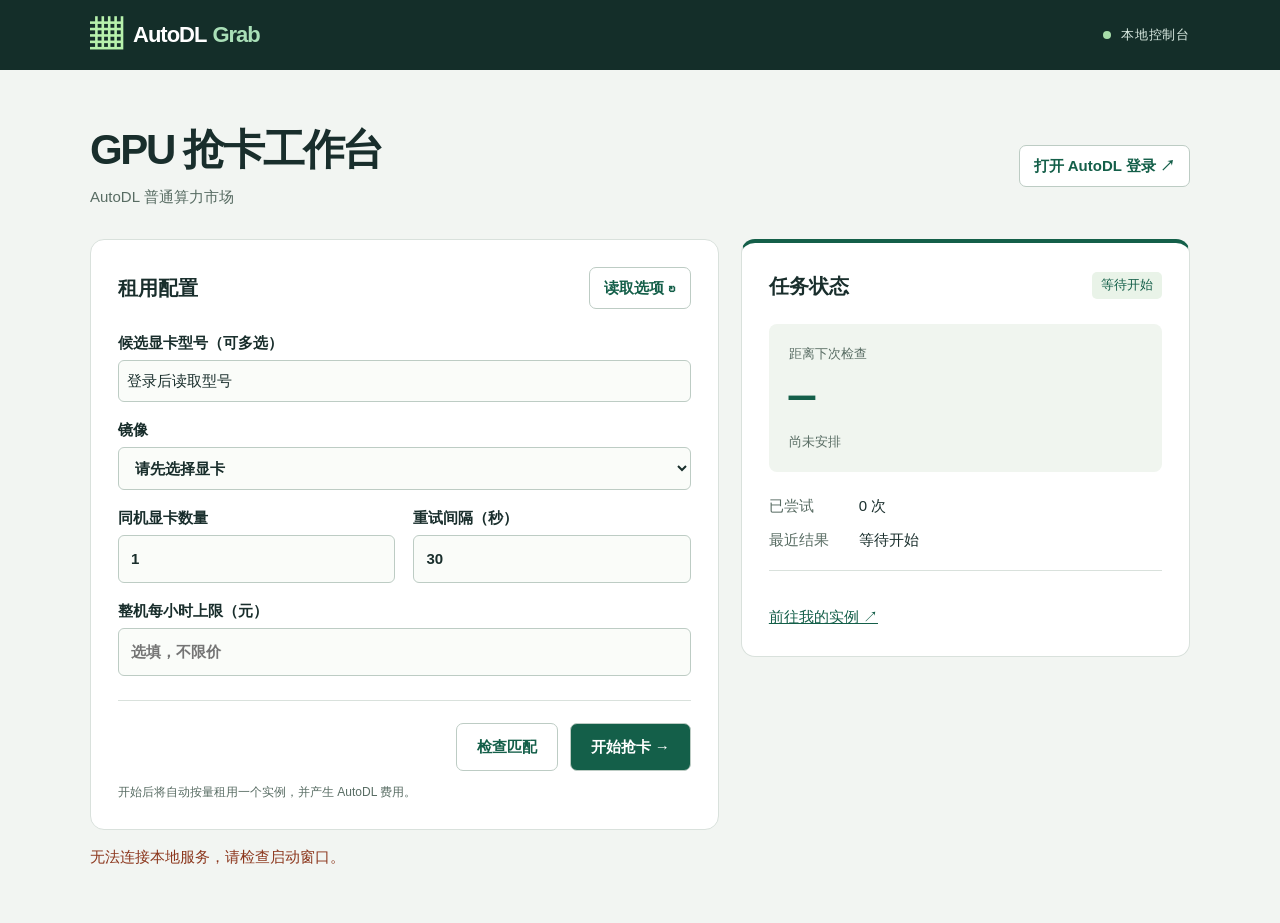
==== static/index.html @ 4d177319 "feat(market): 实现多型号候选抢卡工作台 支持同机多卡筛选、镜像检查、订单恢复及小智只读连接，附中英双语使用说明与 MIT 许可证。" ====
<!doctype html>
<html lang="zh-CN"><head><meta charset="utf-8"><meta name="viewport" content="width=device-width,initial-scale=1">
<title>AutoDL Grab · 本地控制台</title><link rel="stylesheet" href="/static/style.css">
<script defer src="/static/panel.js"></script></head><body>
<header><div class="brand"><span class="mark" aria-hidden="true">▦</span>AutoDL <b>Grab</b></div>
<span class="local"><i></i> <span id="connection">本地控制台</span></span></header>
<main><div class="heading"><div><h1>GPU 抢卡工作台</h1><p>AutoDL 普通算力市场</p></div>
<button id="login">打开 AutoDL 登录 ↗</button></div>
<section class="layout"><form id="form" class="card"><div class="title"><h2>租用配置</h2><button type="button" id="load">读取选项 ↻</button></div>
<fieldset id="gpu"><legend>候选显卡型号（可多选）</legend><div id="models">登录后读取型号</div></fieldset>
<label>镜像<select required id="image"><option value="">请先选择显卡</option></select></label>
<div class="pair"><label>同机显卡数量<input type="number" id="count" min="1" step="1" value="1" required></label>
<label>重试间隔（秒）<input type="number" id="interval" min="1" max="2147483647" step="1" value="30" required></label></div>
<button hidden type="button" id="save">保存重试间隔</button>
<label>整机每小时上限（元）<input id="limit" type="number" min="0.001" step="any" placeholder="选填，不限价"></label>
<div class="actions"><button type="button" id="preview">检查匹配</button><button class="primary" id="start">开始抢卡 →</button></div>
<small>开始后将自动按量租用一个实例，并产生 AutoDL 费用。</small></form>
<section class="card status"><div class="title"><h2>任务状态</h2><span id="phase">等待开始</span></div>
<div class="clock"><span>距离下次检查</span><strong id="timer">—</strong><span id="due">尚未安排</span></div>
<dl><dt>已尝试</dt><dd id="attempts">0 次</dd><dt>最近结果</dt><dd id="message">等待开始</dd>
<dt id="orderLabel" hidden>订单标记</dt><dd id="order"></dd>
<dt id="idLabel" hidden>实例 ID</dt><dd id="instance"></dd></dl>
<div class="controls"><button id="stop" hidden>停止任务</button><button id="resume" hidden>继续任务</button><button id="resolve" hidden>手动核对</button></div>
<a href="https://www.autodl.com/console/instance/list" target="_blank" rel="noreferrer">前往我的实例 ↗</a></section></section>
<p id="feedback" role="status" aria-live="polite"></p></main></body></html>
---- static/style.css ----
:root{font:15px/1.6 "Segoe UI","Microsoft YaHei",sans-serif;color:#192e2c;background:#f2f5f2;--green:#145f49;--line:#d9e1dc}
*{box-sizing:border-box}body{margin:0}header{height:70px;background:#142e29;color:white;display:flex;align-items:center;justify-content:space-between;padding:0 max(5%,calc((100vw - 1100px)/2))}
.brand{font-size:22px;letter-spacing:-1px;font-weight:650;display:flex;align-items:center;gap:6px}.brand b{color:#a9dfb7}.mark{font-size:32px;color:#b7f1ac;margin-right:6px}.local{font-size:13px;letter-spacing:.06em;color:#dcece4}.local i{display:inline-block;width:8px;height:8px;background:#a7dda9;border-radius:50%;margin-right:6px}
main{max-width:1160px;margin:auto;padding:54px 30px}.heading,.title,.actions,.controls{display:flex;align-items:center;justify-content:space-between;gap:12px}.heading{margin-bottom:30px}h1,h2,p{margin:0}h1{font-size:clamp(28px,4vw,42px);letter-spacing:-.055em;line-height:1.25}h2{font-size:20px}.heading p,small,.clock span,dt{color:#586c63}.heading p{margin-top:8px}.layout{display:grid;grid-template-columns:minmax(0,1.4fr) minmax(0,1fr);gap:22px;align-items:start}.card{background:#fff;border:1px solid var(--line);padding:27px;border-radius:14px}.title{margin-bottom:22px}.pair{display:grid;grid-template-columns:1fr 1fr;gap:18px}label{display:block;font-weight:600;margin-bottom:16px}input,select{display:block;margin-top:5px;padding:11px 12px;width:100%;background:#fafcf9;border:1px solid #bdccc4;border-radius:6px;font:inherit;color:inherit}button{font:inherit;font-weight:600;border:1px solid #bdccc4;border-radius:7px;background:#fff;padding:8px 14px;color:var(--green);cursor:pointer}button:hover:enabled{background:#eaf2ea}button:disabled{opacity:.45;cursor:default}.primary,.primary:hover:enabled{background:var(--green);color:white}.actions{justify-content:flex-end;border-top:1px solid var(--line);padding-top:22px;margin-top:24px}.actions button{padding:11px 20px}.card small{display:block;margin-top:12px;font-size:12px}.status{border-top:4px solid var(--green)}#phase{background:#e9f3e8;color:var(--green);border-radius:5px;padding:3px 9px;font-size:13px}.clock{padding:20px;background:#f0f5ef;border-radius:8px}.clock span{display:block;font-size:13px}.clock strong{display:block;font:600 44px/1.35 Consolas,monospace;color:var(--green);margin:4px 0}dl{display:grid;grid-template-columns:80px 1fr;gap:10px;margin:22px 0;padding-bottom:18px;border-bottom:1px solid var(--line)}dd{margin:0;overflow-wrap:anywhere}dd:empty{display:none}.controls{justify-content:start;flex-wrap:wrap}.controls:not(:has(button:not([hidden]))){display:none}.status a{display:inline-block;color:var(--green);margin-top:12px}.controls button{font-size:13px}#save{margin-bottom:16px}#feedback{margin-top:15px;color:var(--green);white-space:pre-line}#feedback.error{color:#8c371d}button:focus-visible,input:focus-visible,select:focus-visible{outline:3px solid #83b9a6;outline-offset:2px}[hidden]{display:none!important}@media(max-width:800px){main{padding:30px 16px}.layout{grid-template-columns:1fr}.heading{flex-wrap:wrap}.card{padding:20px}}
#gpu{border:0;padding:0;margin:0 0 16px;min-width:0}#gpu legend{font-weight:600;padding:0;margin-bottom:5px}#models{display:flex;flex-wrap:wrap;gap:6px;max-height:154px;overflow:auto;padding:8px;background:#fafcf9;border:1px solid #bdccc4;border-radius:6px}#models label{display:flex;align-items:center;gap:6px;font-size:14px;margin:0;padding:3px 8px;border-radius:4px;background:#edf3ec;cursor:pointer}#models input{width:auto;margin:0;accent-color:#145f49}#models label:has(:checked){background:#d4e9db;color:#124e3b}
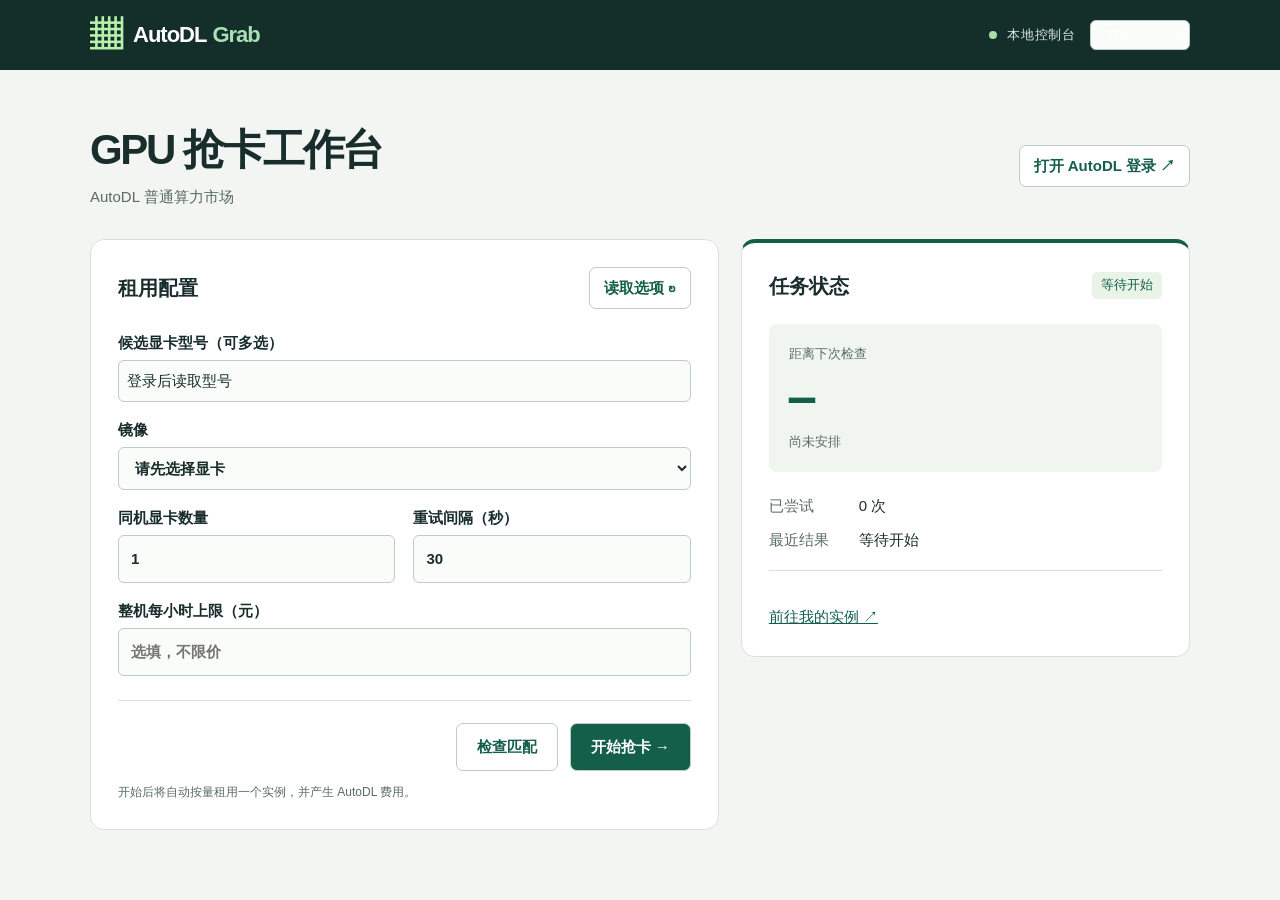
==== commit 2199fe6e: "feat(i18n): 支持中英文切换并统一浏览器连接提示" ====
--- a/static/index.html
+++ b/static/index.html
@@ -1,25 +1,25 @@
 <!doctype html>
 <html lang="zh-CN"><head><meta charset="utf-8"><meta name="viewport" content="width=device-width,initial-scale=1">
-<title>AutoDL Grab · 本地控制台</title><link rel="stylesheet" href="/static/style.css">
-<script defer src="/static/panel.js"></script></head><body>
+<title data-i18n>AutoDL Grab · 本地控制台</title><link rel="stylesheet" href="/static/style.css">
+<script defer src="/static/i18n.js"></script><script defer src="/static/panel.js"></script></head><body>
 <header><div class="brand"><span class="mark" aria-hidden="true">▦</span>AutoDL <b>Grab</b></div>
-<span class="local"><i></i> <span id="connection">本地控制台</span></span></header>
-<main><div class="heading"><div><h1>GPU 抢卡工作台</h1><p>AutoDL 普通算力市场</p></div>
-<button id="login">打开 AutoDL 登录 ↗</button></div>
-<section class="layout"><form id="form" class="card"><div class="title"><h2>租用配置</h2><button type="button" id="load">读取选项 ↻</button></div>
-<fieldset id="gpu"><legend>候选显卡型号（可多选）</legend><div id="models">登录后读取型号</div></fieldset>
-<label>镜像<select required id="image"><option value="">请先选择显卡</option></select></label>
-<div class="pair"><label>同机显卡数量<input type="number" id="count" min="1" step="1" value="1" required></label>
-<label>重试间隔（秒）<input type="number" id="interval" min="1" max="2147483647" step="1" value="30" required></label></div>
-<button hidden type="button" id="save">保存重试间隔</button>
-<label>整机每小时上限（元）<input id="limit" type="number" min="0.001" step="any" placeholder="选填，不限价"></label>
-<div class="actions"><button type="button" id="preview">检查匹配</button><button class="primary" id="start">开始抢卡 →</button></div>
-<small>开始后将自动按量租用一个实例，并产生 AutoDL 费用。</small></form>
-<section class="card status"><div class="title"><h2>任务状态</h2><span id="phase">等待开始</span></div>
-<div class="clock"><span>距离下次检查</span><strong id="timer">—</strong><span id="due">尚未安排</span></div>
-<dl><dt>已尝试</dt><dd id="attempts">0 次</dd><dt>最近结果</dt><dd id="message">等待开始</dd>
-<dt id="orderLabel" hidden>订单标记</dt><dd id="order"></dd>
-<dt id="idLabel" hidden>实例 ID</dt><dd id="instance"></dd></dl>
-<div class="controls"><button id="stop" hidden>停止任务</button><button id="resume" hidden>继续任务</button><button id="resolve" hidden>手动核对</button></div>
-<a href="https://www.autodl.com/console/instance/list" target="_blank" rel="noreferrer">前往我的实例 ↗</a></section></section>
+<span class="local"><i></i> <span id="connection"><span data-i18n>本地控制台</span></span></span><select id="language" aria-label="Language / 语言"><option value="zh-CN">中文</option><option value="en">English</option></select></header>
+<main><div class="heading"><div><h1><span data-i18n>GPU 抢卡工作台</span></h1><p><span data-i18n>AutoDL 普通算力市场</span></p></div>
+<button id="login"><span data-i18n>打开 AutoDL 登录 ↗</span></button></div>
+<section class="layout"><form id="form" class="card"><div class="title"><h2><span data-i18n>租用配置</span></h2><button type="button" id="load"><span data-i18n>读取选项 ↻</span></button></div>
+<fieldset id="gpu"><legend><span data-i18n>候选显卡型号（可多选）</span></legend><div id="models"><span data-i18n>登录后读取型号</span></div></fieldset>
+<label><span data-i18n>镜像</span><select required id="image"><option value="" data-i18n>请先选择显卡</option></select></label>
+<div class="pair"><label><span data-i18n>同机显卡数量</span><input type="number" id="count" min="1" step="1" value="1" required></label>
+<label><span data-i18n>重试间隔（秒）</span><input type="number" id="interval" min="1" max="2147483647" step="1" value="30" required></label></div>
+<button hidden type="button" id="save"><span data-i18n>保存重试间隔</span></button>
+<label><span data-i18n>整机每小时上限（元）</span><input id="limit" type="number" min="0.001" step="any" data-i18n-placeholder="选填，不限价" placeholder="选填，不限价"></label>
+<div class="actions"><button type="button" id="preview"><span data-i18n>检查匹配</span></button><button class="primary" id="start"><span data-i18n>开始抢卡 →</span></button></div>
+<small><span data-i18n>开始后将自动按量租用一个实例，并产生 AutoDL 费用。</span></small></form>
+<section class="card status"><div class="title"><h2><span data-i18n>任务状态</span></h2><span id="phase"><span data-i18n>等待开始</span></span></div>
+<div class="clock"><span><span data-i18n>距离下次检查</span></span><strong id="timer">—</strong><span id="due"><span data-i18n>尚未安排</span></span></div>
+<dl><dt><span data-i18n>已尝试</span></dt><dd id="attempts"><span data-i18n>0 次</span></dd><dt><span data-i18n>最近结果</span></dt><dd id="message"><span data-i18n>等待开始</span></dd>
+<dt id="orderLabel" hidden><span data-i18n>订单标记</span></dt><dd id="order"></dd>
+<dt id="idLabel" hidden><span data-i18n>实例 ID</span></dt><dd id="instance"></dd></dl>
+<div class="controls"><button id="stop" hidden><span data-i18n>停止任务</span></button><button id="resume" hidden><span data-i18n>继续任务</span></button><button id="resolve" hidden><span data-i18n>手动核对</span></button></div>
+<a href="https://www.autodl.com/console/instance/list" target="_blank" rel="noreferrer"><span data-i18n>前往我的实例 ↗</span></a></section></section>
 <p id="feedback" role="status" aria-live="polite"></p></main></body></html>
--- a/static/style.css
+++ b/static/style.css
@@ -3,3 +3,5 @@
 .brand{font-size:22px;letter-spacing:-1px;font-weight:650;display:flex;align-items:center;gap:6px}.brand b{color:#a9dfb7}.mark{font-size:32px;color:#b7f1ac;margin-right:6px}.local{font-size:13px;letter-spacing:.06em;color:#dcece4}.local i{display:inline-block;width:8px;height:8px;background:#a7dda9;border-radius:50%;margin-right:6px}
 main{max-width:1160px;margin:auto;padding:54px 30px}.heading,.title,.actions,.controls{display:flex;align-items:center;justify-content:space-between;gap:12px}.heading{margin-bottom:30px}h1,h2,p{margin:0}h1{font-size:clamp(28px,4vw,42px);letter-spacing:-.055em;line-height:1.25}h2{font-size:20px}.heading p,small,.clock span,dt{color:#586c63}.heading p{margin-top:8px}.layout{display:grid;grid-template-columns:minmax(0,1.4fr) minmax(0,1fr);gap:22px;align-items:start}.card{background:#fff;border:1px solid var(--line);padding:27px;border-radius:14px}.title{margin-bottom:22px}.pair{display:grid;grid-template-columns:1fr 1fr;gap:18px}label{display:block;font-weight:600;margin-bottom:16px}input,select{display:block;margin-top:5px;padding:11px 12px;width:100%;background:#fafcf9;border:1px solid #bdccc4;border-radius:6px;font:inherit;color:inherit}button{font:inherit;font-weight:600;border:1px solid #bdccc4;border-radius:7px;background:#fff;padding:8px 14px;color:var(--green);cursor:pointer}button:hover:enabled{background:#eaf2ea}button:disabled{opacity:.45;cursor:default}.primary,.primary:hover:enabled{background:var(--green);color:white}.actions{justify-content:flex-end;border-top:1px solid var(--line);padding-top:22px;margin-top:24px}.actions button{padding:11px 20px}.card small{display:block;margin-top:12px;font-size:12px}.status{border-top:4px solid var(--green)}#phase{background:#e9f3e8;color:var(--green);border-radius:5px;padding:3px 9px;font-size:13px}.clock{padding:20px;background:#f0f5ef;border-radius:8px}.clock span{display:block;font-size:13px}.clock strong{display:block;font:600 44px/1.35 Consolas,monospace;color:var(--green);margin:4px 0}dl{display:grid;grid-template-columns:80px 1fr;gap:10px;margin:22px 0;padding-bottom:18px;border-bottom:1px solid var(--line)}dd{margin:0;overflow-wrap:anywhere}dd:empty{display:none}.controls{justify-content:start;flex-wrap:wrap}.controls:not(:has(button:not([hidden]))){display:none}.status a{display:inline-block;color:var(--green);margin-top:12px}.controls button{font-size:13px}#save{margin-bottom:16px}#feedback{margin-top:15px;color:var(--green);white-space:pre-line}#feedback.error{color:#8c371d}button:focus-visible,input:focus-visible,select:focus-visible{outline:3px solid #83b9a6;outline-offset:2px}[hidden]{display:none!important}@media(max-width:800px){main{padding:30px 16px}.layout{grid-template-columns:1fr}.heading{flex-wrap:wrap}.card{padding:20px}}
 #gpu{border:0;padding:0;margin:0 0 16px;min-width:0}#gpu legend{font-weight:600;padding:0;margin-bottom:5px}#models{display:flex;flex-wrap:wrap;gap:6px;max-height:154px;overflow:auto;padding:8px;background:#fafcf9;border:1px solid #bdccc4;border-radius:6px}#models label{display:flex;align-items:center;gap:6px;font-size:14px;margin:0;padding:3px 8px;border-radius:4px;background:#edf3ec;cursor:pointer}#models input{width:auto;margin:0;accent-color:#145f49}#models label:has(:checked){background:#d4e9db;color:#124e3b}
+
+#language{width:auto;min-width:100px;margin:0;padding:5px 9px;font-size:14px}header{gap:14px}.local{margin-left:auto}dl{grid-template-columns:minmax(80px,auto) minmax(0,1fr)}@media(max-width:520px){header{flex-wrap:wrap;height:auto;min-height:70px;padding:12px 16px}.local{letter-spacing:0}.pair{grid-template-columns:1fr}.actions{flex-wrap:wrap}}
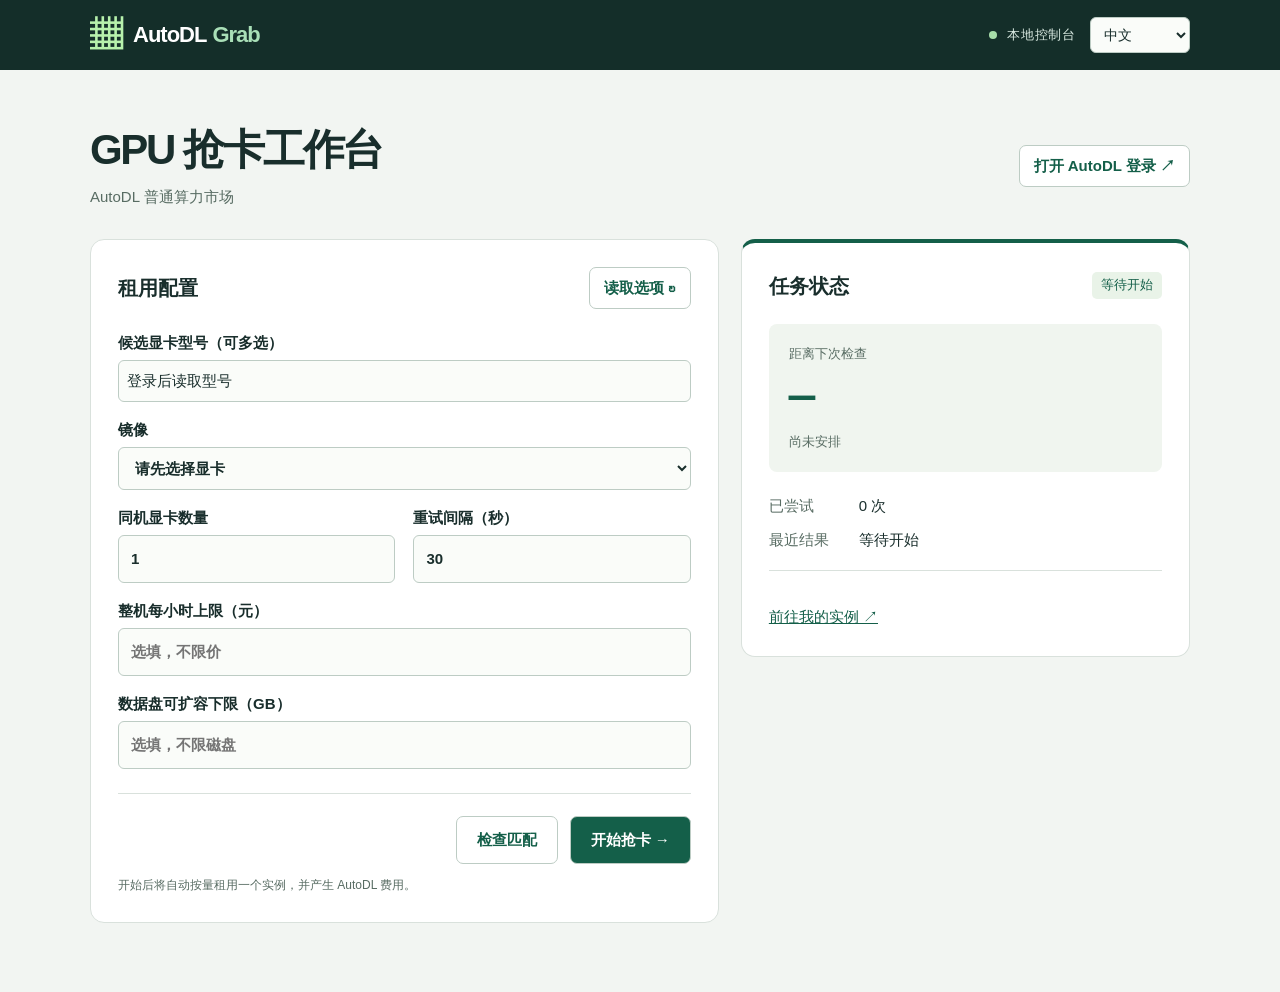
==== commit 802bdf35: "feat: 新增数据盘可扩容下限匹配条件 租用配置新增「数据盘可扩容下限（GB）」输入框，按主机剩余可扩容 数据盘容量（max_data_disk_expand_size）过滤候选主机。  - mar" ====
--- a/static/index.html
+++ b/static/index.html
@@ -13,6 +13,7 @@
 <label><span data-i18n>重试间隔（秒）</span><input type="number" id="interval" min="1" max="2147483647" step="1" value="30" required></label></div>
 <button hidden type="button" id="save"><span data-i18n>保存重试间隔</span></button>
 <label><span data-i18n>整机每小时上限（元）</span><input id="limit" type="number" min="0.001" step="any" data-i18n-placeholder="选填，不限价" placeholder="选填，不限价"></label>
+<label><span data-i18n>数据盘可扩容下限（GB）</span><input id="disk" type="number" min="0.001" step="any" data-i18n-placeholder="选填，不限磁盘" placeholder="选填，不限磁盘"></label>
 <div class="actions"><button type="button" id="preview"><span data-i18n>检查匹配</span></button><button class="primary" id="start"><span data-i18n>开始抢卡 →</span></button></div>
 <small><span data-i18n>开始后将自动按量租用一个实例，并产生 AutoDL 费用。</span></small></form>
 <section class="card status"><div class="title"><h2><span data-i18n>任务状态</span></h2><span id="phase"><span data-i18n>等待开始</span></span></div>
--- a/static/style.css
+++ b/static/style.css
@@ -4,4 +4,4 @@
 main{max-width:1160px;margin:auto;padding:54px 30px}.heading,.title,.actions,.controls{display:flex;align-items:center;justify-content:space-between;gap:12px}.heading{margin-bottom:30px}h1,h2,p{margin:0}h1{font-size:clamp(28px,4vw,42px);letter-spacing:-.055em;line-height:1.25}h2{font-size:20px}.heading p,small,.clock span,dt{color:#586c63}.heading p{margin-top:8px}.layout{display:grid;grid-template-columns:minmax(0,1.4fr) minmax(0,1fr);gap:22px;align-items:start}.card{background:#fff;border:1px solid var(--line);padding:27px;border-radius:14px}.title{margin-bottom:22px}.pair{display:grid;grid-template-columns:1fr 1fr;gap:18px}label{display:block;font-weight:600;margin-bottom:16px}input,select{display:block;margin-top:5px;padding:11px 12px;width:100%;background:#fafcf9;border:1px solid #bdccc4;border-radius:6px;font:inherit;color:inherit}button{font:inherit;font-weight:600;border:1px solid #bdccc4;border-radius:7px;background:#fff;padding:8px 14px;color:var(--green);cursor:pointer}button:hover:enabled{background:#eaf2ea}button:disabled{opacity:.45;cursor:default}.primary,.primary:hover:enabled{background:var(--green);color:white}.actions{justify-content:flex-end;border-top:1px solid var(--line);padding-top:22px;margin-top:24px}.actions button{padding:11px 20px}.card small{display:block;margin-top:12px;font-size:12px}.status{border-top:4px solid var(--green)}#phase{background:#e9f3e8;color:var(--green);border-radius:5px;padding:3px 9px;font-size:13px}.clock{padding:20px;background:#f0f5ef;border-radius:8px}.clock span{display:block;font-size:13px}.clock strong{display:block;font:600 44px/1.35 Consolas,monospace;color:var(--green);margin:4px 0}dl{display:grid;grid-template-columns:80px 1fr;gap:10px;margin:22px 0;padding-bottom:18px;border-bottom:1px solid var(--line)}dd{margin:0;overflow-wrap:anywhere}dd:empty{display:none}.controls{justify-content:start;flex-wrap:wrap}.controls:not(:has(button:not([hidden]))){display:none}.status a{display:inline-block;color:var(--green);margin-top:12px}.controls button{font-size:13px}#save{margin-bottom:16px}#feedback{margin-top:15px;color:var(--green);white-space:pre-line}#feedback.error{color:#8c371d}button:focus-visible,input:focus-visible,select:focus-visible{outline:3px solid #83b9a6;outline-offset:2px}[hidden]{display:none!important}@media(max-width:800px){main{padding:30px 16px}.layout{grid-template-columns:1fr}.heading{flex-wrap:wrap}.card{padding:20px}}
 #gpu{border:0;padding:0;margin:0 0 16px;min-width:0}#gpu legend{font-weight:600;padding:0;margin-bottom:5px}#models{display:flex;flex-wrap:wrap;gap:6px;max-height:154px;overflow:auto;padding:8px;background:#fafcf9;border:1px solid #bdccc4;border-radius:6px}#models label{display:flex;align-items:center;gap:6px;font-size:14px;margin:0;padding:3px 8px;border-radius:4px;background:#edf3ec;cursor:pointer}#models input{width:auto;margin:0;accent-color:#145f49}#models label:has(:checked){background:#d4e9db;color:#124e3b}
 
-#language{width:auto;min-width:100px;margin:0;padding:5px 9px;font-size:14px}header{gap:14px}.local{margin-left:auto}dl{grid-template-columns:minmax(80px,auto) minmax(0,1fr)}@media(max-width:520px){header{flex-wrap:wrap;height:auto;min-height:70px;padding:12px 16px}.local{letter-spacing:0}.pair{grid-template-columns:1fr}.actions{flex-wrap:wrap}}
+#language{width:auto;min-width:100px;min-height:36px;flex-shrink:0;margin:0;padding:5px 9px;font-size:14px;color:#192e2c;background:#fafcf9;border-color:#bdccc4;color-scheme:light;cursor:pointer}#language option{color:#192e2c;background:#fafcf9}header{gap:14px}.local{margin-left:auto}dl{grid-template-columns:minmax(80px,auto) minmax(0,1fr)}@media(max-width:520px){header{flex-wrap:wrap;height:auto;min-height:70px;padding:12px 16px}.local{letter-spacing:0}.pair{grid-template-columns:1fr}.actions{flex-wrap:wrap}}
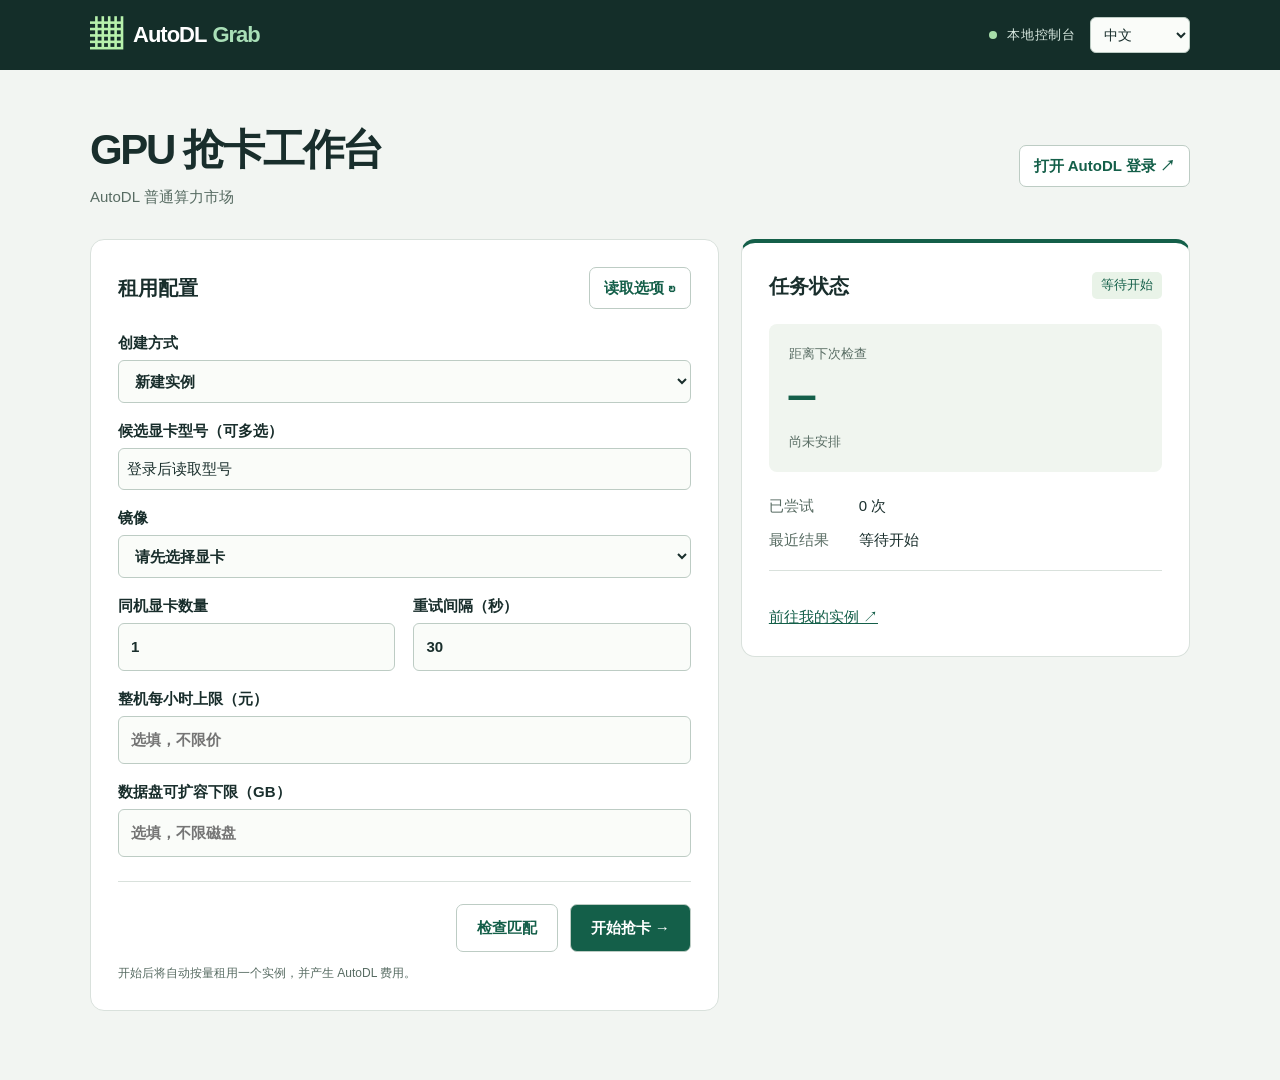
==== commit babf5463: "feat(clone): 支持同地区实例一键克隆抢卡" ====
--- a/static/index.html
+++ b/static/index.html
@@ -7,8 +7,15 @@
 <main><div class="heading"><div><h1><span data-i18n>GPU 抢卡工作台</span></h1><p><span data-i18n>AutoDL 普通算力市场</span></p></div>
 <button id="login"><span data-i18n>打开 AutoDL 登录 ↗</span></button></div>
 <section class="layout"><form id="form" class="card"><div class="title"><h2><span data-i18n>租用配置</span></h2><button type="button" id="load"><span data-i18n>读取选项 ↻</span></button></div>
+<label><span data-i18n>创建方式</span><select id="mode"><option value="create" data-i18n>新建实例</option><option value="clone" data-i18n>克隆实例</option></select></label>
+<div id="cloneFields" hidden>
+<label><span data-i18n>源实例</span><select id="source"><option value="" data-i18n>登录后读取实例</option></select></label>
+<p id="sourceInfo" class="source-info" role="status"></p>
+<label class="check"><input id="copyDisk" type="checkbox" checked><span data-i18n>同时复制数据盘</span></label>
+<small><span data-i18n>系统盘自动复制，限定同地区抢卡。数据盘按源盘容量自动扩容，扩容费用计入预算。</span></small>
+</div>
 <fieldset id="gpu"><legend><span data-i18n>候选显卡型号（可多选）</span></legend><div id="models"><span data-i18n>登录后读取型号</span></div></fieldset>
-<label><span data-i18n>镜像</span><select required id="image"><option value="" data-i18n>请先选择显卡</option></select></label>
+<label id="imageField"><span data-i18n>镜像</span><select required id="image"><option value="" data-i18n>请先选择显卡</option></select></label>
 <div class="pair"><label><span data-i18n>同机显卡数量</span><input type="number" id="count" min="1" step="1" value="1" required></label>
 <label><span data-i18n>重试间隔（秒）</span><input type="number" id="interval" min="1" max="2147483647" step="1" value="30" required></label></div>
 <button hidden type="button" id="save"><span data-i18n>保存重试间隔</span></button>
--- a/static/style.css
+++ b/static/style.css
@@ -1,4 +1,5 @@
 :root{font:15px/1.6 "Segoe UI","Microsoft YaHei",sans-serif;color:#192e2c;background:#f2f5f2;--green:#145f49;--line:#d9e1dc}
+.check{display:flex;align-items:center;gap:8px}.check input{width:auto;margin:0;accent-color:var(--green)}.source-info{font-size:13px;overflow-wrap:anywhere;color:#586c63;margin-bottom:12px}#cloneFields{margin-bottom:20px}#source{min-width:0}
 *{box-sizing:border-box}body{margin:0}header{height:70px;background:#142e29;color:white;display:flex;align-items:center;justify-content:space-between;padding:0 max(5%,calc((100vw - 1100px)/2))}
 .brand{font-size:22px;letter-spacing:-1px;font-weight:650;display:flex;align-items:center;gap:6px}.brand b{color:#a9dfb7}.mark{font-size:32px;color:#b7f1ac;margin-right:6px}.local{font-size:13px;letter-spacing:.06em;color:#dcece4}.local i{display:inline-block;width:8px;height:8px;background:#a7dda9;border-radius:50%;margin-right:6px}
 main{max-width:1160px;margin:auto;padding:54px 30px}.heading,.title,.actions,.controls{display:flex;align-items:center;justify-content:space-between;gap:12px}.heading{margin-bottom:30px}h1,h2,p{margin:0}h1{font-size:clamp(28px,4vw,42px);letter-spacing:-.055em;line-height:1.25}h2{font-size:20px}.heading p,small,.clock span,dt{color:#586c63}.heading p{margin-top:8px}.layout{display:grid;grid-template-columns:minmax(0,1.4fr) minmax(0,1fr);gap:22px;align-items:start}.card{background:#fff;border:1px solid var(--line);padding:27px;border-radius:14px}.title{margin-bottom:22px}.pair{display:grid;grid-template-columns:1fr 1fr;gap:18px}label{display:block;font-weight:600;margin-bottom:16px}input,select{display:block;margin-top:5px;padding:11px 12px;width:100%;background:#fafcf9;border:1px solid #bdccc4;border-radius:6px;font:inherit;color:inherit}button{font:inherit;font-weight:600;border:1px solid #bdccc4;border-radius:7px;background:#fff;padding:8px 14px;color:var(--green);cursor:pointer}button:hover:enabled{background:#eaf2ea}button:disabled{opacity:.45;cursor:default}.primary,.primary:hover:enabled{background:var(--green);color:white}.actions{justify-content:flex-end;border-top:1px solid var(--line);padding-top:22px;margin-top:24px}.actions button{padding:11px 20px}.card small{display:block;margin-top:12px;font-size:12px}.status{border-top:4px solid var(--green)}#phase{background:#e9f3e8;color:var(--green);border-radius:5px;padding:3px 9px;font-size:13px}.clock{padding:20px;background:#f0f5ef;border-radius:8px}.clock span{display:block;font-size:13px}.clock strong{display:block;font:600 44px/1.35 Consolas,monospace;color:var(--green);margin:4px 0}dl{display:grid;grid-template-columns:80px 1fr;gap:10px;margin:22px 0;padding-bottom:18px;border-bottom:1px solid var(--line)}dd{margin:0;overflow-wrap:anywhere}dd:empty{display:none}.controls{justify-content:start;flex-wrap:wrap}.controls:not(:has(button:not([hidden]))){display:none}.status a{display:inline-block;color:var(--green);margin-top:12px}.controls button{font-size:13px}#save{margin-bottom:16px}#feedback{margin-top:15px;color:var(--green);white-space:pre-line}#feedback.error{color:#8c371d}button:focus-visible,input:focus-visible,select:focus-visible{outline:3px solid #83b9a6;outline-offset:2px}[hidden]{display:none!important}@media(max-width:800px){main{padding:30px 16px}.layout{grid-template-columns:1fr}.heading{flex-wrap:wrap}.card{padding:20px}}
